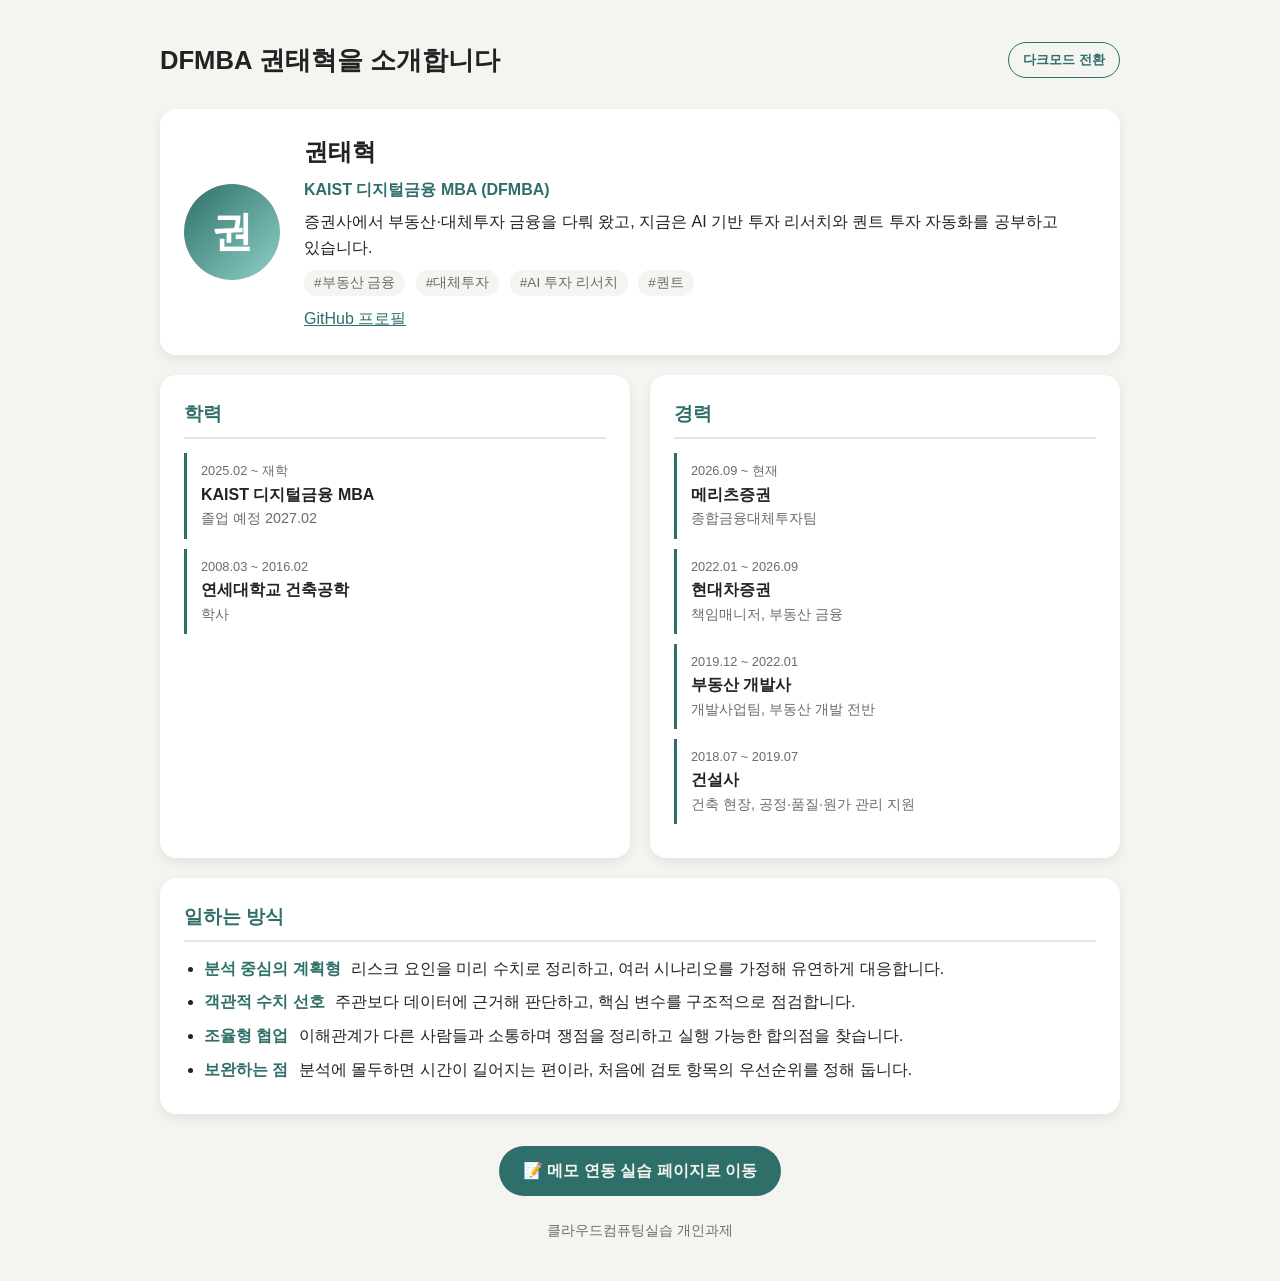
==== public/intro.html @ 6053d5c8 "Initial commit" ====
<!DOCTYPE html>
<html lang="ko">
<head>
  <meta charset="UTF-8">
  <meta name="viewport" content="width=device-width, initial-scale=1.0">
  <title>DFMBA 권태혁 소개</title>
  <link rel="stylesheet" href="intro.css">
</head>
<body>

<!-- header: 제목과 다크모드 버튼 -->
<header>
  <h1>DFMBA 권태혁을 소개합니다</h1>
  <button id="theme-btn">다크모드 전환</button>
</header>

<!-- main에 cards 이름표를 붙인다. CSS가 이 이름으로 카드들을 배치한다 -->
<main class="cards">

  <!-- article: 독립적으로 의미 있는 '카드 하나' -->
  <article class="card profile">
    <div class="avatar">권</div>
    <div class="profile-text">
      <h2>권태혁</h2>
      <p class="role">KAIST 디지털금융 MBA (DFMBA)</p>
      <p>증권사에서 부동산·대체투자 금융을 다뤄 왔고, 지금은 AI 기반 투자 리서치와 퀀트 투자 자동화를 공부하고 있습니다.</p>
      <p class="tags">
        <span>#부동산 금융</span>
        <span>#대체투자</span>
        <span>#AI 투자 리서치</span>
        <span>#퀀트</span>
      </p>
      <a href="https://github.com/TaHHyy" target="_blank" rel="noopener">GitHub 프로필</a>
    </div>
  </article>

  <article class="card">
    <h3>학력</h3>
    <ul class="timeline">
      <li>
        <span class="period">2025.02 ~ 재학</span>
        <strong>KAIST 디지털금융 MBA</strong>
        <span class="desc">졸업 예정 2027.02</span>
      </li>
      <li>
        <span class="period">2008.03 ~ 2016.02</span>
        <strong>연세대학교 건축공학</strong>
        <span class="desc">학사</span>
      </li>
    </ul>
  </article>

  <article class="card">
    <h3>경력</h3>
    <ul class="timeline">
      <li>
        <span class="period">2026.09 ~ 현재</span>
        <strong>메리츠증권</strong>
        <span class="desc">종합금융대체투자팀</span>
      </li>
      <li>
        <span class="period">2022.01 ~ 2026.09</span>
        <strong>현대차증권</strong>
        <span class="desc">책임매니저, 부동산 금융</span>
      </li>
      <li>
        <span class="period">2019.12 ~ 2022.01</span>
        <strong>부동산 개발사</strong>
        <span class="desc">개발사업팀, 부동산 개발 전반</span>
      </li>
      <li>
        <span class="period">2018.07 ~ 2019.07</span>
        <strong>건설사</strong>
        <span class="desc">건축 현장, 공정·품질·원가 관리 지원</span>
      </li>
    </ul>
  </article>

  <article class="card wide">
    <h3>일하는 방식</h3>
    <ul class="traits">
      <li><strong>분석 중심의 계획형</strong> 리스크 요인을 미리 수치로 정리하고, 여러 시나리오를 가정해 유연하게 대응합니다.</li>
      <li><strong>객관적 수치 선호</strong> 주관보다 데이터에 근거해 판단하고, 핵심 변수를 구조적으로 점검합니다.</li>
      <li><strong>조율형 협업</strong> 이해관계가 다른 사람들과 소통하며 쟁점을 정리하고 실행 가능한 합의점을 찾습니다.</li>
      <li><strong>보완하는 점</strong> 분석에 몰두하면 시간이 길어지는 편이라, 처음에 검토 항목의 우선순위를 정해 둡니다.</li>
    </ul>
  </article>
</main>

<!-- 연동 실습 페이지(메모장)로 가는 링크: 사이트 첫 화면(/)이 메모장이다 -->
<div class="go">
  <a class="btn" href="/">📝 메모 연동 실습 페이지로 이동</a>
</div>

<footer>
  클라우드컴퓨팅실습 개인과제
</footer>

<script src="intro.js"></script>
</body>
</html>
---- public/intro.css ----
* { box-sizing: border-box; margin: 0; }

/* 색을 변수로 모아 두면 다크모드에서 값만 바꾸면 된다 */
:root {
  --brand: #2f6f6a;
  --bg: #f4f4f0;
  --card: #ffffff;
  --text: #222222;
  --muted: #6b6b6b;
  --line: #e6e6df;
}

body {
  font-family: sans-serif;
  background: var(--bg);
  color: var(--text);
  line-height: 1.6;
  word-break: keep-all;      /* 한글이 단어 중간에서 끊기지 않게 */
  padding: 40px 20px;
  transition: background 0.2s, color 0.2s;
}

/* 다크모드: body에 dark 클래스가 붙으면 변수 값이 바뀐다 */
body.dark {
  --brand: #6cc0b8;
  --bg: #1a1a1a;
  --card: #2b2b2b;
  --text: #eeeeee;
  --muted: #a8a8a8;
  --line: #3a3a3a;
}

header {
  max-width: 960px;
  margin: 0 auto 28px;
  display: flex;
  align-items: center;
  justify-content: space-between;
  gap: 12px;
  flex-wrap: wrap;
}

h1 { font-size: 1.6rem; }

#theme-btn {
  padding: 8px 14px;
  border: 1px solid var(--brand);
  border-radius: 999px;
  background: transparent;
  color: var(--brand);
  font-weight: bold;
  cursor: pointer;
}
#theme-btn:hover { background: var(--brand); color: var(--bg); }

.cards {                    /* 카드들을 감쌀 컨테이너 */
  max-width: 960px;
  margin: 0 auto;
  display: flex;
  gap: 20px;
  flex-wrap: wrap;
}

.card {
  background: var(--card);
  border-radius: 16px;
  padding: 24px;
  flex: 1 1 320px;
  box-shadow: 0 4px 12px rgba(0,0,0,0.08);   /* 그림자로 떠 보이게 */
  transition: transform 0.2s;                /* 부드러운 움직임 */
}
.card:hover { transform: translateY(-6px); } /* 마우스를 올리면 살짝 떠오름 */

.card h3 {
  color: var(--brand);
  margin-bottom: 14px;
  padding-bottom: 8px;
  border-bottom: 2px solid var(--line);
}

/* 프로필 카드와 '일하는 방식' 카드는 한 줄을 다 쓴다 */
.profile, .wide { flex-basis: 100%; }

.profile { display: flex; gap: 24px; align-items: center; flex-wrap: wrap; }

.avatar {                   /* 사진 대신 성(姓)으로 만든 원형 프로필 */
  width: 96px;
  height: 96px;
  border-radius: 50%;
  background: linear-gradient(135deg, var(--brand), #8fd0c8);
  color: #fff;
  font-size: 2.6rem;
  font-weight: bold;
  display: flex;
  align-items: center;
  justify-content: center;
  flex-shrink: 0;
}

.profile-text { flex: 1 1 320px; }
.profile-text p { margin: 6px 0; }
.role { color: var(--brand); font-weight: bold; }

.tags span {
  display: inline-block;
  margin: 4px 6px 4px 0;
  padding: 2px 10px;
  border-radius: 999px;
  background: var(--bg);
  color: var(--muted);
  font-size: 0.85rem;
}

a { color: var(--brand); }

/* 학력·경력: 기간 / 이름 / 설명을 세로로 쌓는다 */
.timeline { list-style: none; padding: 0; }
.timeline li {
  padding: 8px 0 8px 14px;
  border-left: 3px solid var(--brand);
  margin-bottom: 10px;
  display: flex;
  flex-direction: column;
}
.period { font-size: 0.8rem; color: var(--muted); }
.desc { font-size: 0.9rem; color: var(--muted); }

.traits { padding-left: 20px; }
.traits li { margin-bottom: 8px; }
.traits strong { color: var(--brand); margin-right: 6px; }

.go { text-align: center; margin: 32px 0 8px; }
.btn {
  display: inline-block;
  padding: 12px 24px;
  border-radius: 999px;
  background: var(--brand);
  color: var(--bg);
  font-weight: bold;
  text-decoration: none;
  transition: transform 0.2s;
}
.btn:hover { transform: translateY(-3px); }

footer {
  text-align: center;
  color: var(--muted);
  font-size: 0.85rem;
  margin-top: 24px;
}
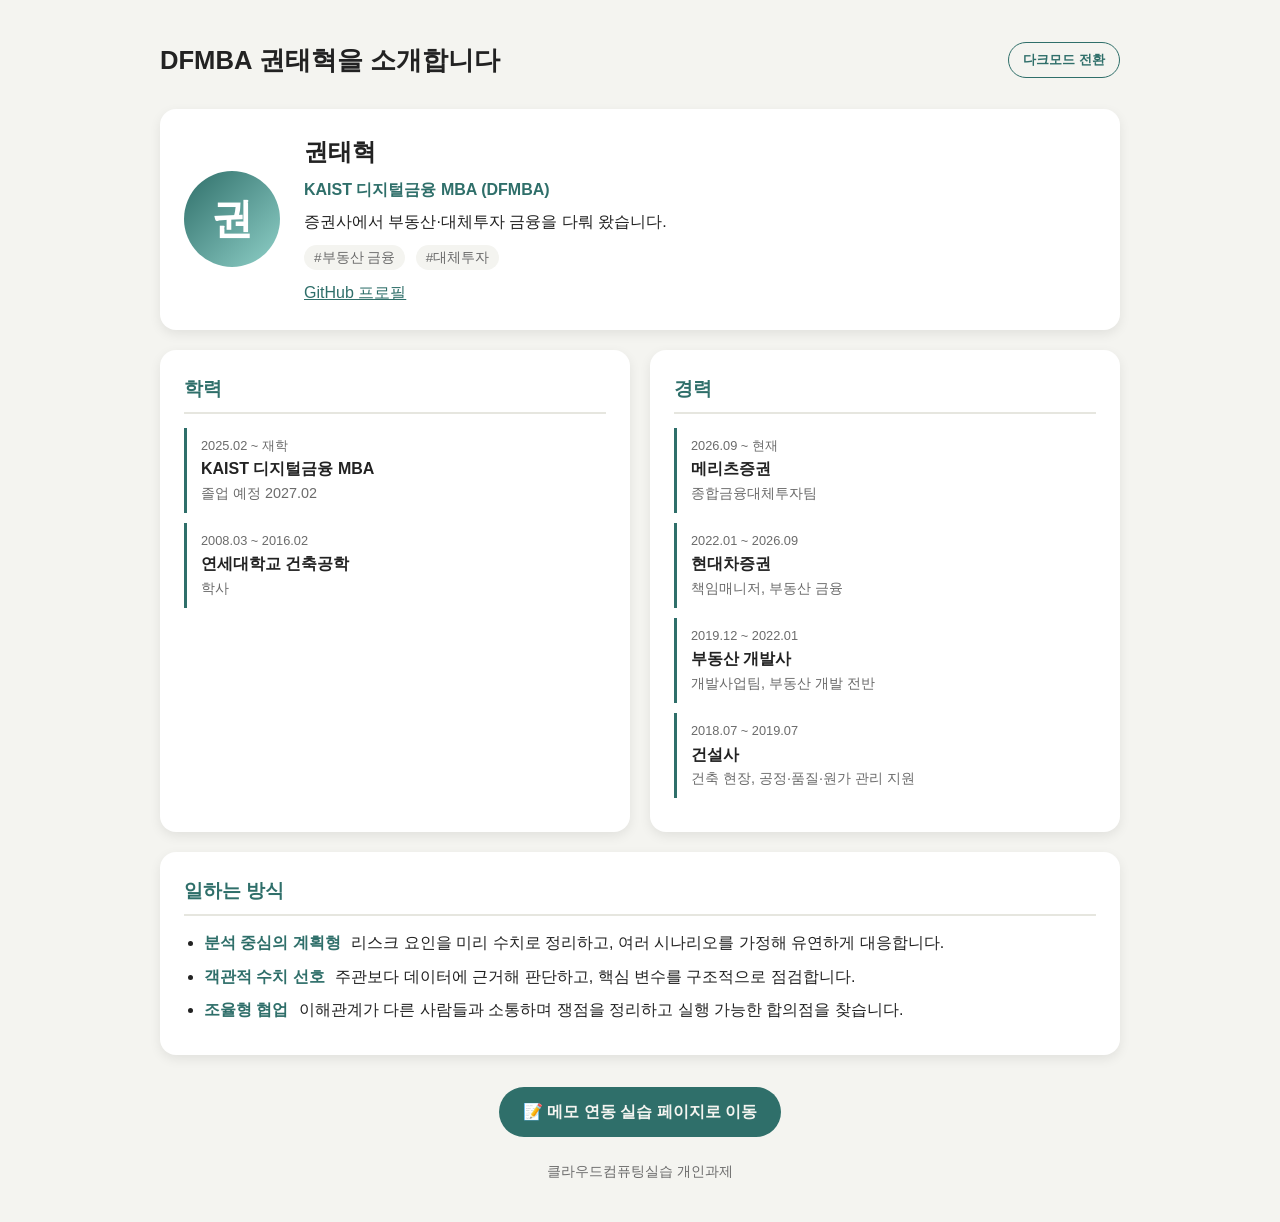
==== commit f791611d: "Update intro page" ====
--- a/public/intro.html
+++ b/public/intro.html
@@ -23,12 +23,10 @@
     <div class="profile-text">
       <h2>권태혁</h2>
       <p class="role">KAIST 디지털금융 MBA (DFMBA)</p>
-      <p>증권사에서 부동산·대체투자 금융을 다뤄 왔고, 지금은 AI 기반 투자 리서치와 퀀트 투자 자동화를 공부하고 있습니다.</p>
+      <p>증권사에서 부동산·대체투자 금융을 다뤄 왔습니다.</p>
       <p class="tags">
         <span>#부동산 금융</span>
         <span>#대체투자</span>
-        <span>#AI 투자 리서치</span>
-        <span>#퀀트</span>
       </p>
       <a href="https://github.com/TaHHyy" target="_blank" rel="noopener">GitHub 프로필</a>
     </div>
@@ -82,7 +80,6 @@
       <li><strong>분석 중심의 계획형</strong> 리스크 요인을 미리 수치로 정리하고, 여러 시나리오를 가정해 유연하게 대응합니다.</li>
       <li><strong>객관적 수치 선호</strong> 주관보다 데이터에 근거해 판단하고, 핵심 변수를 구조적으로 점검합니다.</li>
       <li><strong>조율형 협업</strong> 이해관계가 다른 사람들과 소통하며 쟁점을 정리하고 실행 가능한 합의점을 찾습니다.</li>
-      <li><strong>보완하는 점</strong> 분석에 몰두하면 시간이 길어지는 편이라, 처음에 검토 항목의 우선순위를 정해 둡니다.</li>
     </ul>
   </article>
 </main>
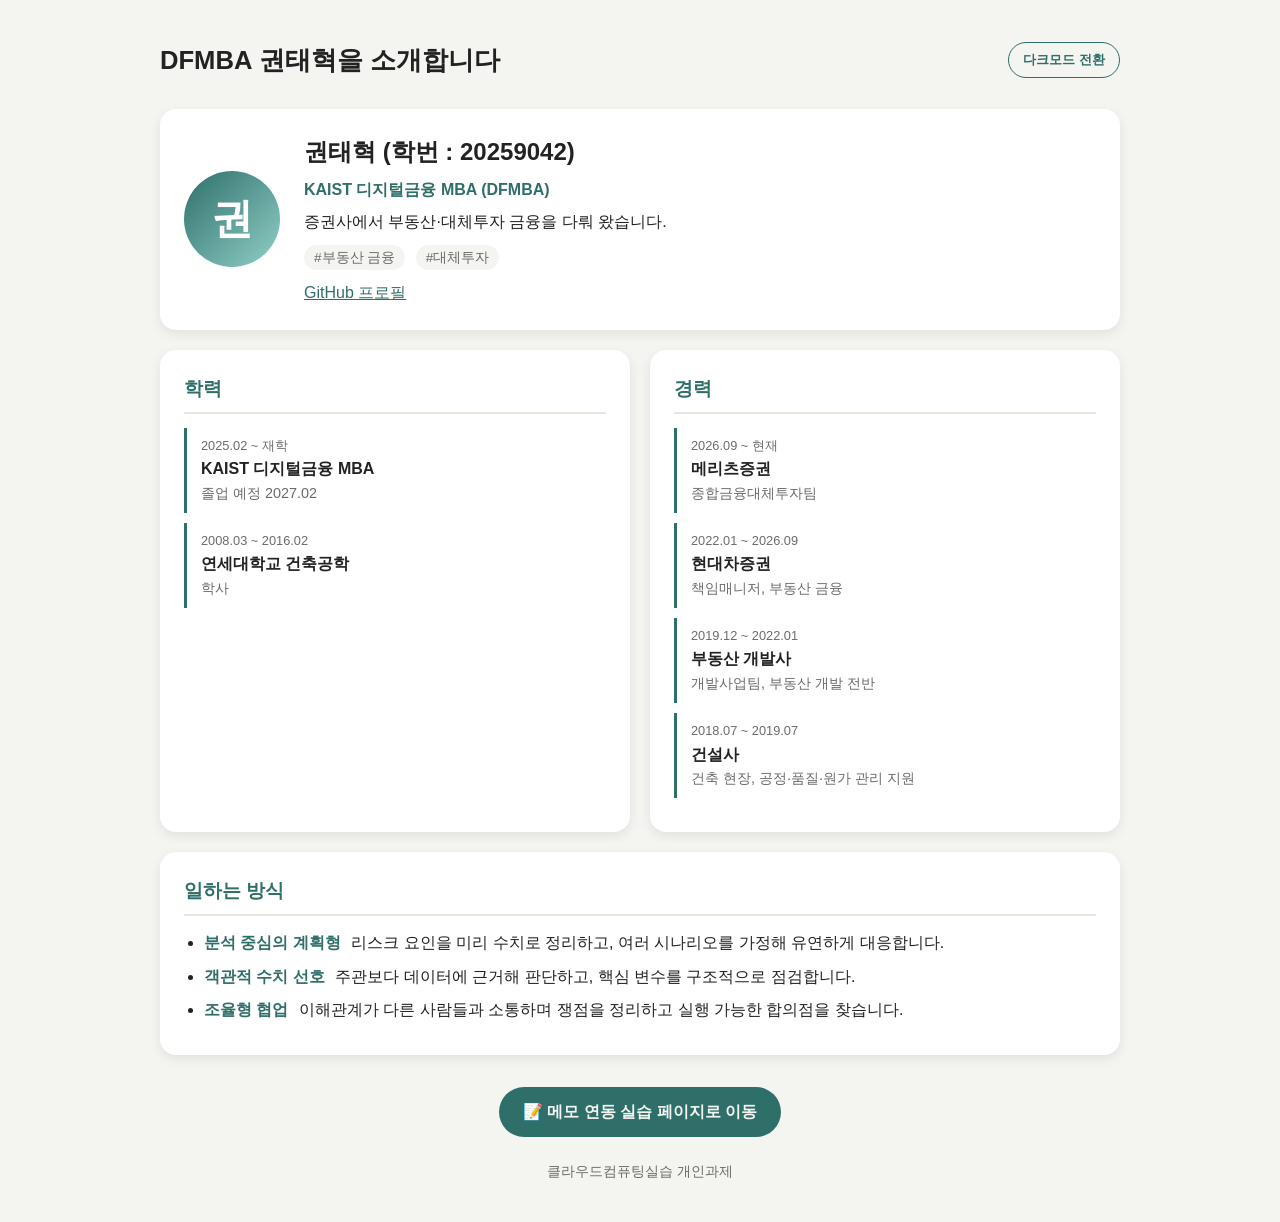
==== commit cd40470b: "Update intro_v2" ====
--- a/public/intro.html
+++ b/public/intro.html
@@ -21,7 +21,7 @@
   <article class="card profile">
     <div class="avatar">권</div>
     <div class="profile-text">
-      <h2>권태혁</h2>
+      <h2>권태혁 (학번 : 20259042)</h2>
       <p class="role">KAIST 디지털금융 MBA (DFMBA)</p>
       <p>증권사에서 부동산·대체투자 금융을 다뤄 왔습니다.</p>
       <p class="tags">
